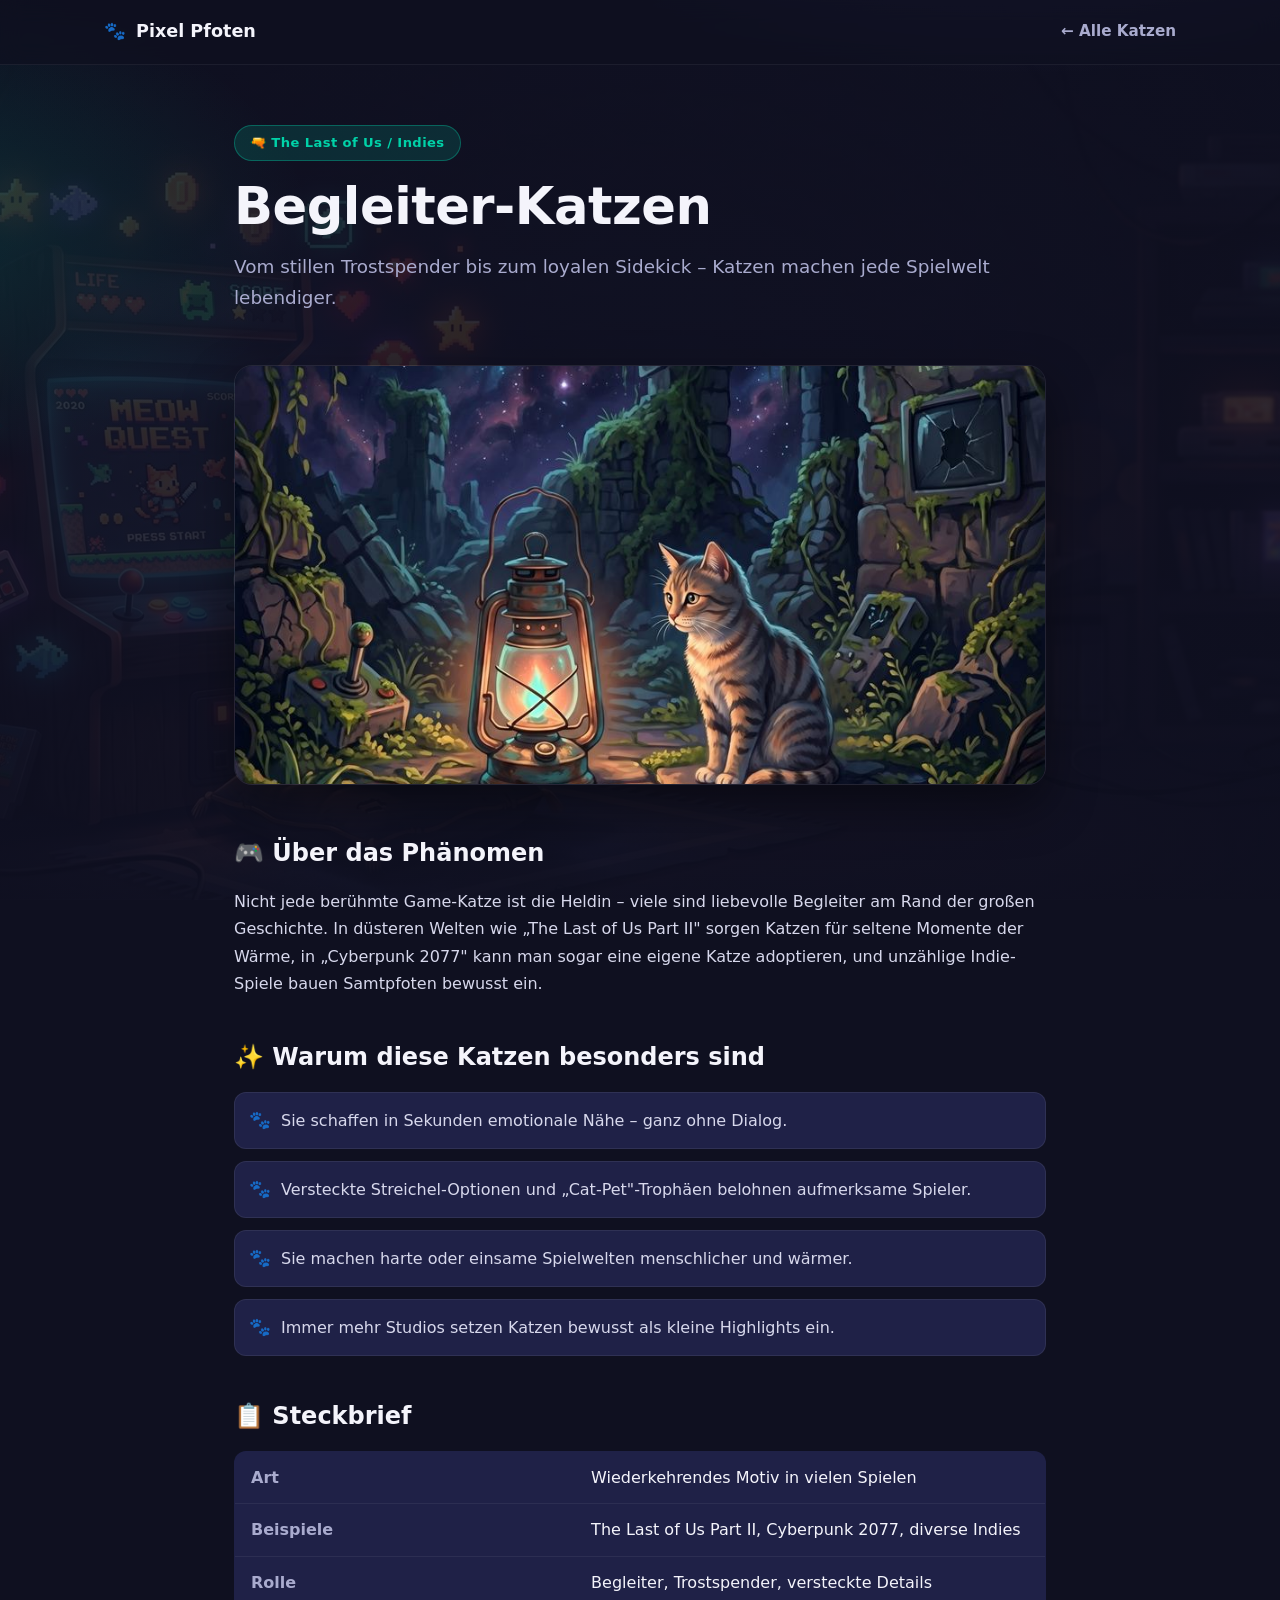
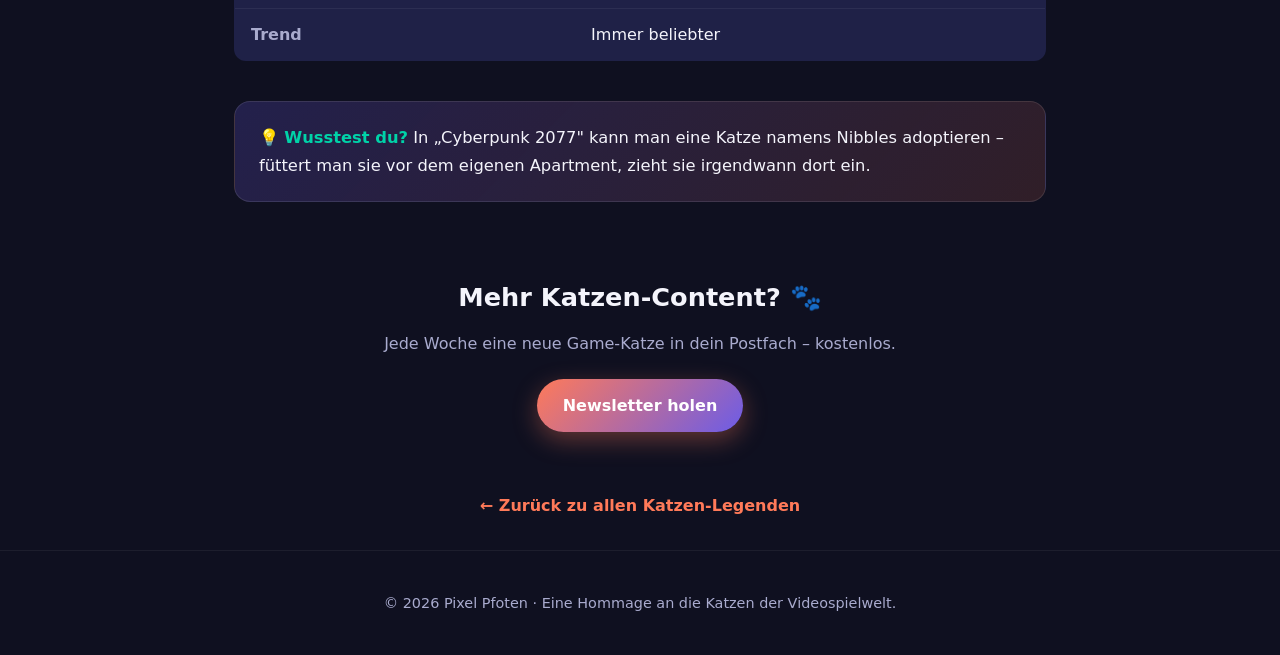
==== katze/begleiter-katzen/index.html @ 27b68dbe "Unterseiten fuer alle 6 Katzen mit Detail-Infos + Mehr-erfahren-Links auf den Flip-Karten" ====
<!DOCTYPE html>
<html lang="de">
<head>
  <meta charset="UTF-8" />
  <meta name="viewport" content="width=device-width, initial-scale=1.0" />
  <title>Begleiter-Katzen (The Last of Us & Indies) · Pixel Pfoten</title>
  <meta name="description" content="Begleiter-Katzen in Spielen wie The Last of Us, Cyberpunk 2077 und vielen Indies – warum Katzen jede Spielwelt lebendiger machen." />
  <link rel="stylesheet" href="/assets/detail.css" />
</head>
<body>
  <header>
    <div class="nav">
      <a href="/" class="logo"><span>🐾</span> Pixel Pfoten</a>
      <a href="/#legenden" class="back">← Alle Katzen</a>
    </div>
  </header>

  <main class="wrap">
    <section class="detail-hero">
      <span class="badge">🔫 The Last of Us / Indies</span>
      <h1>Begleiter-Katzen</h1>
      <p class="lead">Vom stillen Trostspender bis zum loyalen Sidekick – Katzen machen jede Spielwelt lebendiger.</p>
    </section>

    <img class="detail-img" src="/bilder/begleiter-katze.jpg" alt="Begleiter-Katze in einem Videospiel" />

    <section class="detail-block">
      <h2>🎮 Über das Phänomen</h2>
      <p>Nicht jede berühmte Game-Katze ist die Heldin – viele sind liebevolle Begleiter am Rand der großen Geschichte. In düsteren Welten wie „The Last of Us Part II" sorgen Katzen für seltene Momente der Wärme, in „Cyberpunk 2077" kann man sogar eine eigene Katze adoptieren, und unzählige Indie-Spiele bauen Samtpfoten bewusst ein.</p>
    </section>

    <section class="detail-block">
      <h2>✨ Warum diese Katzen besonders sind</h2>
      <ul>
        <li>Sie schaffen in Sekunden emotionale Nähe – ganz ohne Dialog.</li>
        <li>Versteckte Streichel-Optionen und „Cat-Pet"-Trophäen belohnen aufmerksame Spieler.</li>
        <li>Sie machen harte oder einsame Spielwelten menschlicher und wärmer.</li>
        <li>Immer mehr Studios setzen Katzen bewusst als kleine Highlights ein.</li>
      </ul>
    </section>

    <section class="detail-block steckbrief">
      <h2>📋 Steckbrief</h2>
      <table>
        <tr><td>Art</td><td>Wiederkehrendes Motiv in vielen Spielen</td></tr>
        <tr><td>Beispiele</td><td>The Last of Us Part II, Cyberpunk 2077, diverse Indies</td></tr>
        <tr><td>Rolle</td><td>Begleiter, Trostspender, versteckte Details</td></tr>
        <tr><td>Trend</td><td>Immer beliebter</td></tr>
      </table>
    </section>

    <aside class="fact">
      💡 <strong>Wusstest du?</strong> In „Cyberpunk 2077" kann man eine Katze namens Nibbles adoptieren – füttert man sie vor dem eigenen Apartment, zieht sie irgendwann dort ein.
    </aside>

    <section class="detail-cta">
      <h2>Mehr Katzen-Content? 🐾</h2>
      <p>Jede Woche eine neue Game-Katze in dein Postfach – kostenlos.</p>
      <a class="btn" href="/#newsletter">Newsletter holen</a>
    </section>

    <p class="more-cats"><a href="/#legenden">← Zurück zu allen Katzen-Legenden</a></p>
  </main>

  <footer>
    <div class="wrap">© 2026 Pixel Pfoten · Eine Hommage an die Katzen der Videospielwelt.</div>
  </footer>
</body>
</html>
---- assets/detail.css ----
/* Gemeinsames Design für die Katzen-Unterseiten */
:root {
  --bg: #0f1020;
  --bg-soft: #181a35;
  --card: #1f2147;
  --accent: #ff7a59;
  --accent-2: #6c5ce7;
  --accent-3: #00d2a8;
  --text: #f4f4fb;
  --muted: #a9abce;
  --radius: 18px;
  --maxw: 860px;
}

* { box-sizing: border-box; margin: 0; padding: 0; }
html { scroll-behavior: smooth; }

body {
  font-family: "Segoe UI", system-ui, -apple-system, sans-serif;
  background:
    radial-gradient(1000px 500px at 80% -10%, rgba(108, 92, 231, 0.30), transparent 60%),
    radial-gradient(800px 450px at -10% 10%, rgba(0, 210, 168, 0.15), transparent 55%),
    linear-gradient(rgba(15, 16, 32, 0.86), rgba(15, 16, 32, 0.93)),
    url("/hintergrund.jpg") center top / cover no-repeat fixed,
    var(--bg);
  color: var(--text);
  line-height: 1.7;
  -webkit-font-smoothing: antialiased;
}

.wrap { max-width: var(--maxw); margin: 0 auto; padding: 0 24px; }

/* Header */
header {
  position: sticky; top: 0; z-index: 50;
  backdrop-filter: blur(12px);
  background: rgba(15, 16, 32, 0.7);
  border-bottom: 1px solid rgba(255, 255, 255, 0.06);
}
.nav { display: flex; align-items: center; justify-content: space-between; height: 64px; max-width: 1120px; margin: 0 auto; padding: 0 24px; }
.logo { display: flex; align-items: center; gap: 10px; font-weight: 800; font-size: 1.1rem; color: var(--text); text-decoration: none; }
.nav .back { color: var(--muted); text-decoration: none; font-weight: 600; font-size: 0.95rem; transition: color 0.2s; }
.nav .back:hover { color: var(--text); }

/* Hero */
.detail-hero { padding: 60px 0 24px; }
.detail-hero .badge {
  display: inline-block; padding: 6px 15px; border-radius: 999px;
  background: rgba(0, 210, 168, 0.15); color: var(--accent-3);
  font-size: 0.82rem; font-weight: 700; letter-spacing: 0.4px;
  border: 1px solid rgba(0, 210, 168, 0.35); margin-bottom: 18px;
}
.detail-hero h1 {
  font-size: clamp(2.1rem, 5vw, 3.2rem); font-weight: 900; line-height: 1.08;
  letter-spacing: -0.5px; margin-bottom: 16px;
}
.detail-hero .lead { font-size: 1.15rem; color: var(--muted); }

/* Bild */
.detail-img {
  width: 100%; max-height: 420px; object-fit: cover;
  border-radius: var(--radius); border: 1px solid rgba(255, 255, 255, 0.08);
  margin: 28px 0 40px; box-shadow: 0 20px 50px rgba(0, 0, 0, 0.45);
}

/* Inhaltsblöcke */
.detail-block { margin-bottom: 40px; }
.detail-block h2 {
  font-size: 1.5rem; font-weight: 800; margin-bottom: 14px;
  display: flex; align-items: center; gap: 10px;
}
.detail-block p { color: #d7d8ec; }
.detail-block ul { list-style: none; display: flex; flex-direction: column; gap: 12px; }
.detail-block ul li {
  position: relative; padding: 14px 16px 14px 46px;
  background: var(--card); border: 1px solid rgba(255, 255, 255, 0.07);
  border-radius: 12px; color: #d7d8ec;
}
.detail-block ul li::before {
  content: "🐾"; position: absolute; left: 14px; top: 13px; font-size: 1.1rem;
}

/* Steckbrief-Tabelle */
.steckbrief table { width: 100%; border-collapse: collapse; background: var(--card); border-radius: 12px; overflow: hidden; border: 1px solid rgba(255, 255, 255, 0.07); }
.steckbrief td { padding: 12px 16px; border-bottom: 1px solid rgba(255, 255, 255, 0.06); }
.steckbrief tr:last-child td { border-bottom: none; }
.steckbrief td:first-child { color: var(--muted); font-weight: 600; width: 42%; }

/* Fun Fact */
.fact {
  background: linear-gradient(135deg, rgba(108, 92, 231, 0.22), rgba(255, 122, 89, 0.14));
  border: 1px solid rgba(255, 255, 255, 0.1); border-radius: 16px;
  padding: 22px 24px; margin-bottom: 44px; color: var(--text); font-size: 1.02rem;
}
.fact strong { color: var(--accent-3); }

/* CTA */
.detail-cta { text-align: center; padding: 30px 0 10px; }
.detail-cta h2 { font-size: 1.6rem; font-weight: 800; margin-bottom: 10px; }
.detail-cta p { color: var(--muted); margin-bottom: 22px; }
.btn {
  display: inline-block; cursor: pointer; border: none;
  background: linear-gradient(135deg, var(--accent), var(--accent-2));
  color: #fff; font-weight: 700; padding: 13px 26px; border-radius: 999px;
  text-decoration: none; font-size: 1rem;
  box-shadow: 0 8px 24px rgba(255, 122, 89, 0.35);
  transition: transform 0.15s ease, box-shadow 0.2s ease;
}
.btn:hover { transform: translateY(-2px); box-shadow: 0 12px 30px rgba(255, 122, 89, 0.5); }

/* Weiter-Navigation */
.more-cats { text-align: center; margin: 50px 0 10px; }
.more-cats a { color: var(--accent); text-decoration: none; font-weight: 700; }
.more-cats a:hover { text-decoration: underline; }

/* Footer */
footer { padding: 40px 0; text-align: center; color: var(--muted); border-top: 1px solid rgba(255, 255, 255, 0.06); font-size: 0.9rem; margin-top: 30px; }
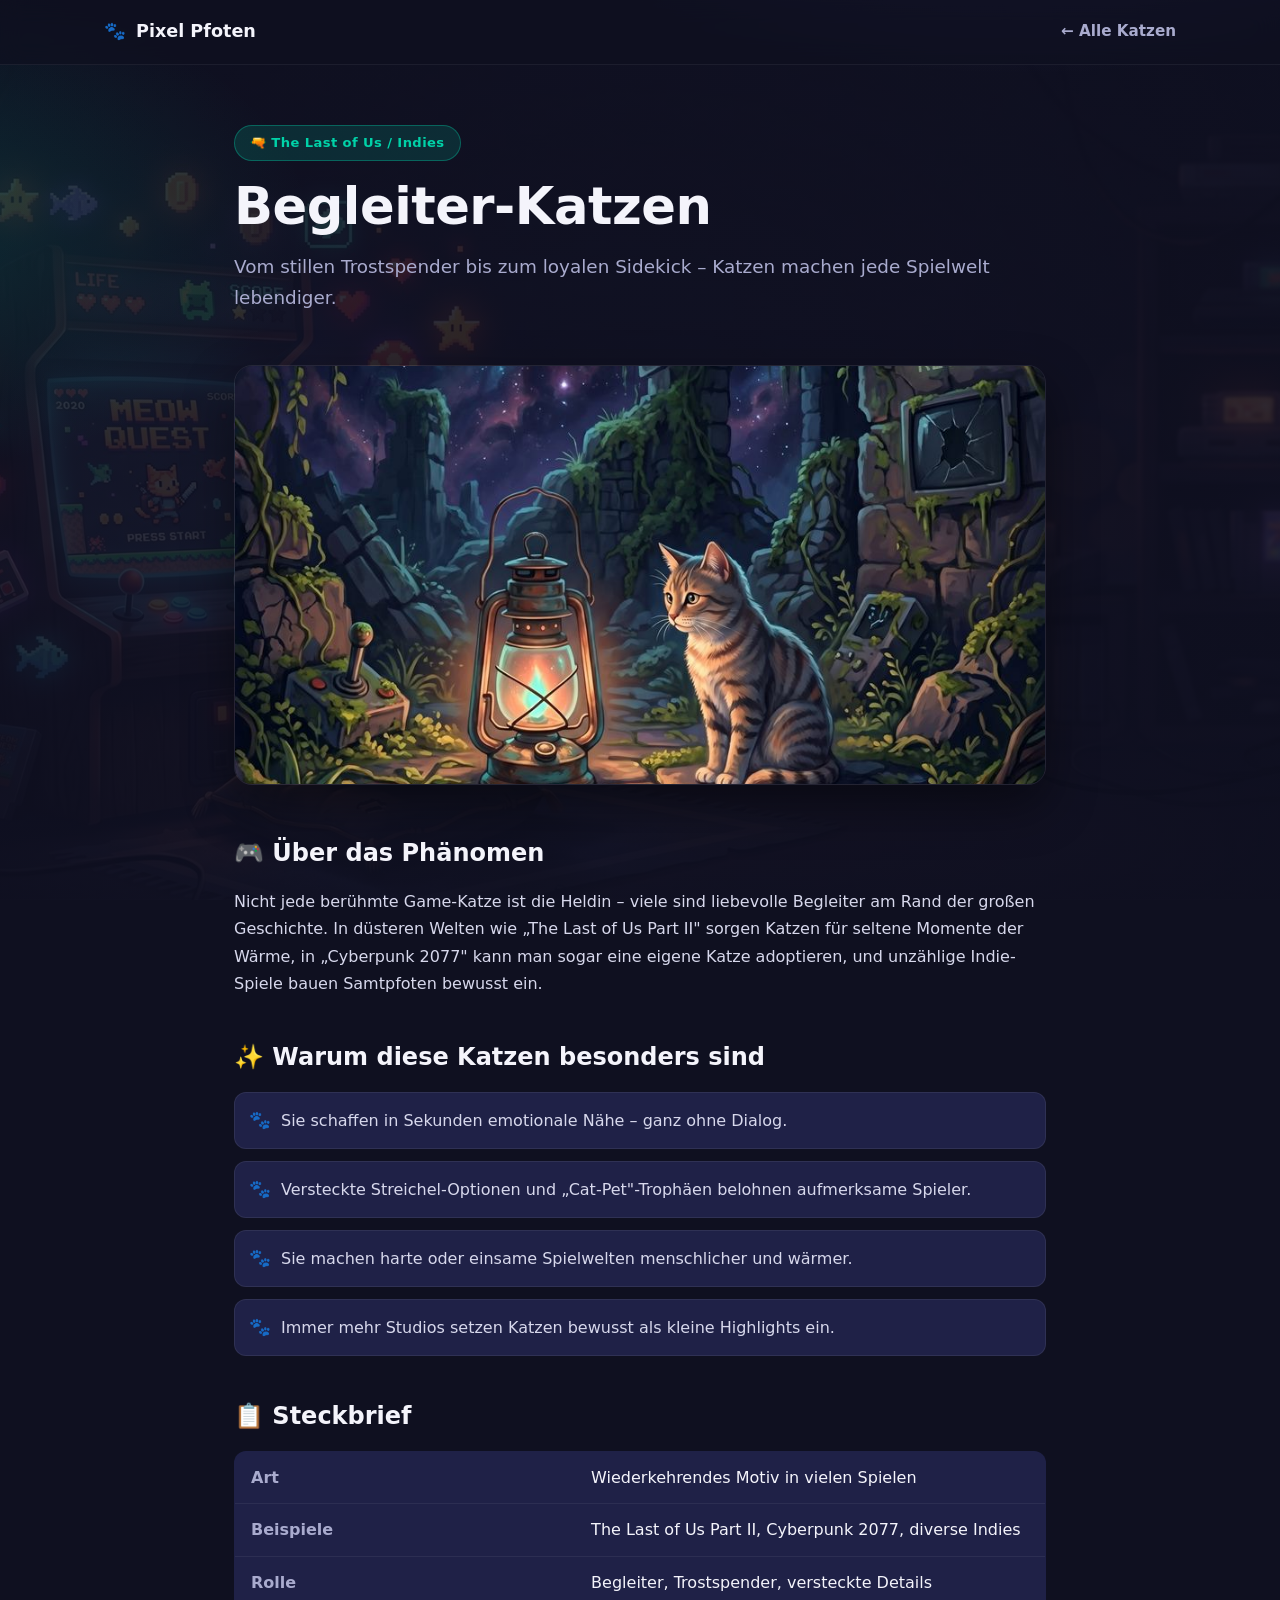
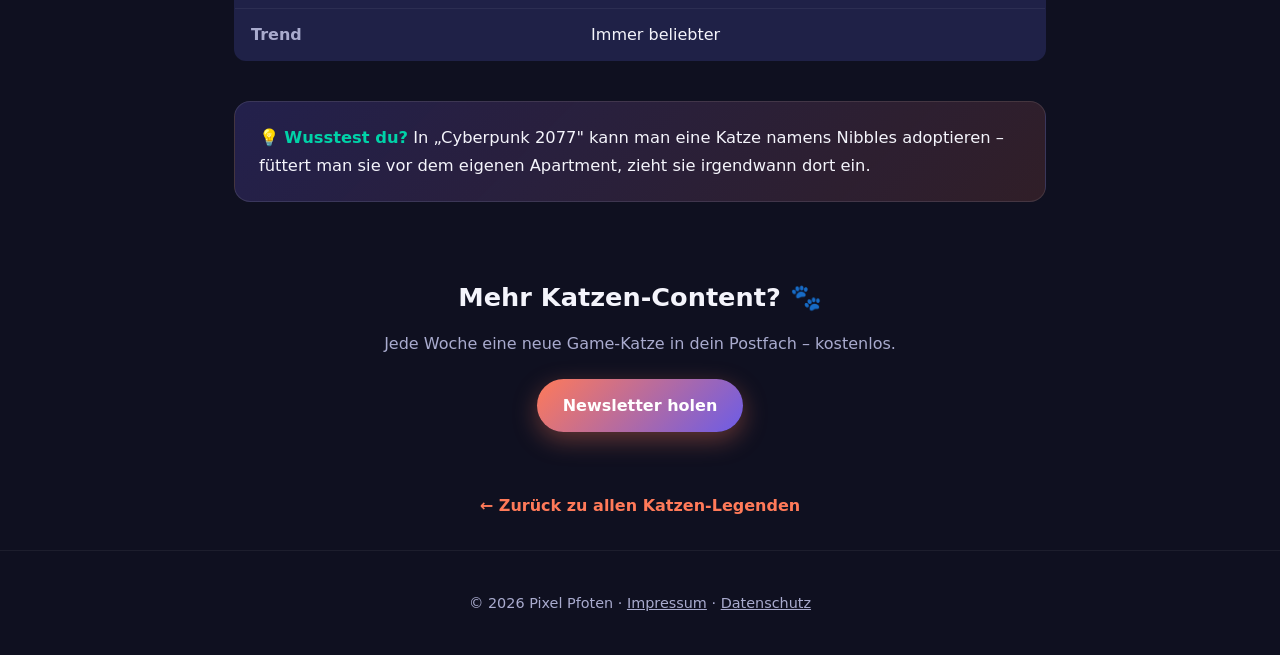
==== commit b2326a67: "Profi-Politur: Favicon, Social-Vorschau (OG), Impressum + Datenschutz, Einwilligung im Formular" ====
--- a/katze/begleiter-katzen/index.html
+++ b/katze/begleiter-katzen/index.html
@@ -5,6 +5,7 @@
   <meta name="viewport" content="width=device-width, initial-scale=1.0" />
   <title>Begleiter-Katzen (The Last of Us & Indies) · Pixel Pfoten</title>
   <meta name="description" content="Begleiter-Katzen in Spielen wie The Last of Us, Cyberpunk 2077 und vielen Indies – warum Katzen jede Spielwelt lebendiger machen." />
+  <link rel="icon" type="image/svg+xml" href="/favicon.svg" />
   <link rel="stylesheet" href="/assets/detail.css" />
 </head>
 <body>
@@ -63,7 +64,7 @@
   </main>
 
   <footer>
-    <div class="wrap">© 2026 Pixel Pfoten · Eine Hommage an die Katzen der Videospielwelt.</div>
+    <div class="wrap">© 2026 Pixel Pfoten · <a href="/impressum/" style="color:var(--muted)">Impressum</a> · <a href="/datenschutz/" style="color:var(--muted)">Datenschutz</a></div>
   </footer>
 </body>
 </html>
